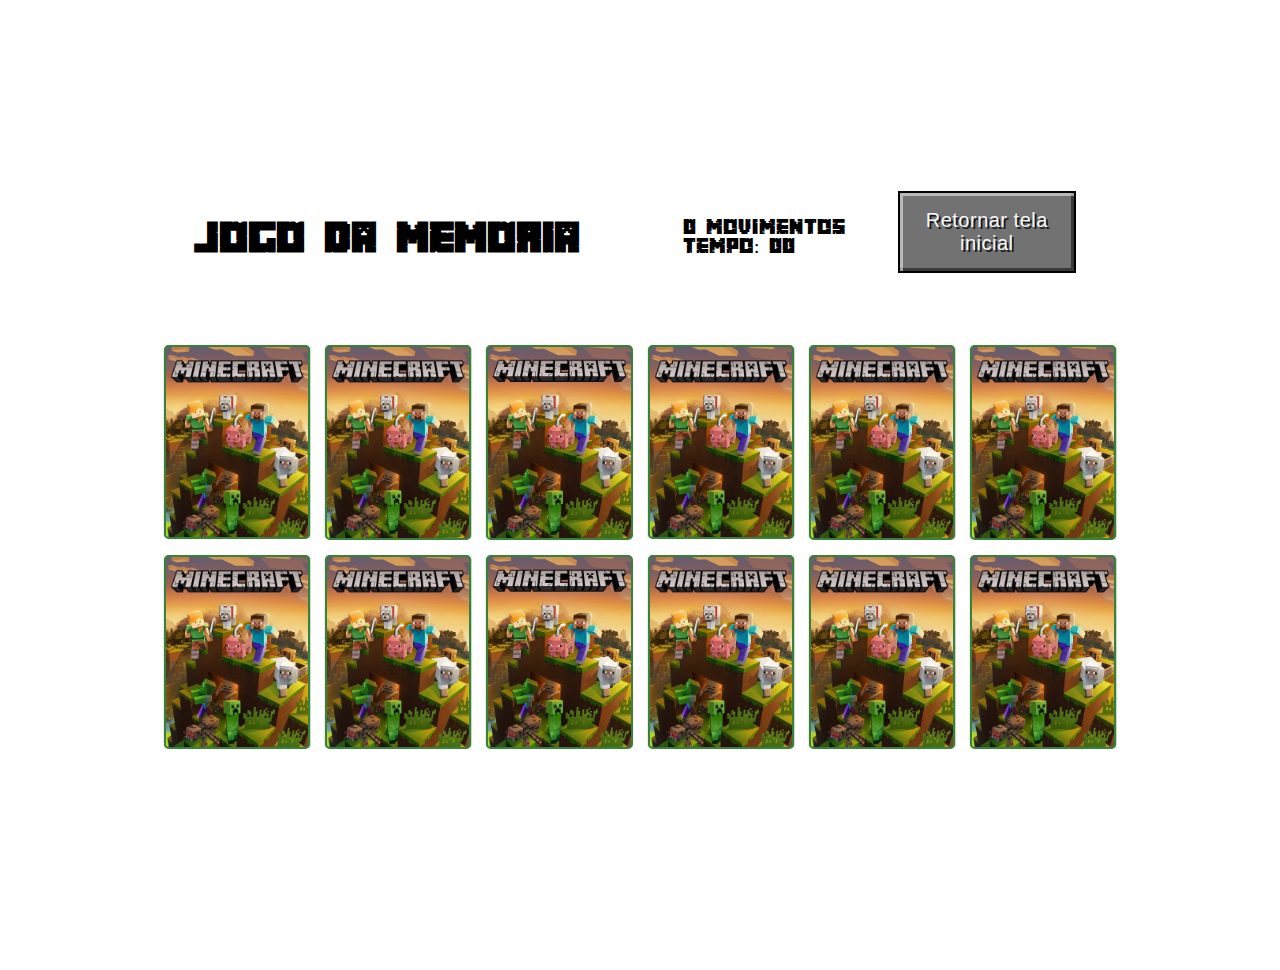
==== pages/indexTelaGame.html @ d980559e "Add files via upload" ====
<!DOCTYPE html>
<html lang="en">
<head>
  <meta charset="UTF-8">
  <meta name="viewport" content="width=device-width, initial-scale=1.0">
  <title>Jogo da memoria</title>
  <link rel="stylesheet" href="../css/style.css">
  <script defer src="../js/script.js"></script>
</head>
<body>
  <main>
   <header>
        <h1 class="title">Jogo da memoria</h1>
        <span class="player"></span>
        <div class="contadores">
          <div class="moves">0 movimentos</div>
          <span class="moves">Tempo: <span class="timer">00</span></span>
        </div>
        <button id="reloadButton">Retornar tela inicial</button>
      </header>
      <div class="grid"></div>
    </div>
  </main>
</body>
</html>
---- css/style.css ----
* {
  padding: 0;
  margin: 0;
  box-sizing: border-box;
}

@font-face {
  font-family: minecraft;
  src: url("../fonts/Minecrafter.Alt.ttf");
}

body {
  display: flex;
  flex-direction: column;
  width: 100%;
  background-image: url("../imgs/telainicio.gif");
  background-size: cover;
  background-repeat: repeat-y;
  min-height: 100vh;
  align-items: center;
  justify-content: center;
  padding: 20px 20px 50px;
}

main {
  display: flex;
  flex-direction: column;
  width: 80%;
  background-size: cover;
  min-height: 100vh;
  align-items: center;
  justify-content: center;
  padding: 20px 20px 50px;
}

header {
  display: flex;
  align-items: center;
  justify-content: space-between;
  background-color: rgba(255, 255, 255, 0.5);
  font-size: 1.2em;
  width: 100%;
  max-width: 1200px;
  padding: 30px;
  margin: 0 0 30px;
  border-radius: 5px;
  font-family: minecraft;
}

#footer1 {
  background-color: rgba(255, 255, 255, 0.5);
  font-size: 1.2em;
  padding: 30px;
  margin: 0 0 30px;
  border-radius: 5px;
  font-family: minecraft;
}

.copyright {
  text-align: center;
  margin-bottom: 20px;
  color: #000000;
  font-size: 16px;
  font-weight: normal;
  line-height: 25px;
}

.baixo h2 {
  text-align: center;
  font-weight: 600;
  text-transform: uppercase;
  font-size: 18px;
  letter-spacing: 5px;
  box-sizing: border-box;
  margin-top: 1em;
  margin-bottom: 2em;
}

.baixo .container {
  display: flex;
  align-items: center;
  justify-content: center;
  text-align: center;
}

.baixo .divisor {
  display: none;
}

.baixo .divisor {
  width: 1px;
  height: 100%;
  margin: 0 30px;
  display: flex;
  align-items: center;
}

.baixo .divisor img {
  height: 10em;
  width: 100%;
  object-fit: cover;
}

.bloco {
  width: 400px;
}

.bloco p {
  font-size: 1rem;
  font-weight: 400;
  line-height: 1.5;
}

#reloadButton {
  margin-right: 10px;
  background: #727272;
  color: rgb(247, 247, 247);
  width: 20%;
  padding: 1rem 0;
  margin-bottom: 0.75rem;
  text-shadow: 2px 2px 0 rgba(0, 0, 0, 0.8);
  font-size: 1.25rem;
  letter-spacing: 0.025em;
  border: 2px solid rgba(0, 0, 0, 1);
  box-shadow: inset 3px 3px 0 rgba(255, 255, 255, 0.5),
    inset -3px -3px 0 rgba(0, 0, 0, 0.5);
  cursor: pointer;
}

#reloadButton:hover {
  background: rgba(115, 107, 221, 1);
}

#reloadButton:focus {
  color: rgb(246, 246, 44);
  outline: none;
}

.grid {
  display: grid;
  grid-template-columns: repeat(6, 1fr);
  gap: 15px;
  width: 100%;
  max-width: 1200px;
  min-width: 600px;
  margin: 0 auto;
}

.card {
  aspect-ratio: 3/4;
  width: 100%;
  border-radius: 5px;
  position: relative;
  transition: all 400ms ease;
  transform-style: preserve-3d;
}

.face {
  width: 100%;
  height: 100%;
  position: absolute;
  background-size: cover;
  background-position: center;
  border: 2px solid #39813a;
  border-radius: 5px;
  transition: all 400ms ease;
}

.front {
  transform: rotateY(180deg);
}

.back {
  background-image: url(../imgs/capa.jpg);
  backface-visibility: hidden;
}

.reveal-card {
  transform: rotateY(180deg);
}

.disabled-card {
  filter: saturate(0);
  opacity: 0.5;
}
/* tela menu */
#Menu {
  background: url(../imgs/telainicio.gif) no-repeat;
  background-size: cover;
}

.container2 {
  height: 100vh;
  width: 100%;
  display: flex;
  flex-direction: column;
  justify-content: center;
  align-items: center;
}

.menu {
  display: flex;
  flex-direction: column;
  justify-content: center;
  align-items: center;
  width: 33.3%;
  margin-top: 2rem;
  margin-bottom: 1.25rem;
}

.menu-options {
  display: flex;
  justify-content: space-between;
  align-items: center;
  width: 33.3%;
}

.menu-options .btn-minecraft:first-child {
  margin-right: 10px;
}

.btn-minecraft {
  background: #727272;
  color: rgb(247, 247, 247);
  width: 100%;
  padding: 1rem 0;
  margin-bottom: 0.75rem;
  text-shadow: 2px 2px 0 rgba(0, 0, 0, 0.8);
  font-size: 1.25rem;
  letter-spacing: 0.025em;
  border: 2px solid rgba(0, 0, 0, 1);
  box-shadow: inset 3px 3px 0 rgba(255, 255, 255, 0.5),
    inset -3px -3px 0 rgba(0, 0, 0, 0.5);
  cursor: pointer;
}

.btn-minecraft:hover {
  background: rgba(115, 107, 221, 1);
}

.btn-minecraft:focus {
  color: rgb(246, 246, 44);
  outline: none;
}

#btn-minecraft1,
#btn-minecraft3,
#btn-minecraft4,
#btn-minecraft5 {
  background: #727272;
  color: rgb(247, 247, 247);
  width: 100%;
  padding: 1rem 0;
  margin-bottom: 0.75rem;
  text-shadow: 2px 2px 0 rgba(0, 0, 0, 0.8);
  font-size: 1.25rem;
  letter-spacing: 0.025em;
  border: 2px solid rgba(0, 0, 0, 1);
  box-shadow: inset 3px 3px 0 rgba(255, 255, 255, 0.5),
    inset -3px -3px 0 rgba(0, 0, 0, 0.5);
  cursor: pointer;
}

#btn-minecraft1:hover,
#btn-minecraft3:hover,
#btn-minecraft4:hover,
#btn-minecraft5:hover {
  background: rgba(115, 107, 221, 1);
}

#btn-minecraft1:focus,
#btn-minecraft3:focus,
#btn-minecraft4:focus,
#btn-minecraft5:focus {
  color: rgb(246, 246, 44);
  outline: none;
}

/* imagem */

.logo {
  width: 50%;
  margin-bottom: 3rem;
}

/* tela opções */
#OpcoesMine {
  background: url(../imgs/fundo.webp);
  background-color: rgba(255, 255, 255, 0.5);
  font-size: 1.2em;
  padding: 30px;
  margin: 0 0 30px;
  border-radius: 5px;
  font-family: minecraft;
}

.copyright2 {
  text-align: center;
  margin-bottom: 20px;
  color: rgb(247, 247, 247);
  font-size: 16px;
  font-weight: normal;
  line-height: 25px;
}

.baixo2 h2 {
  color: rgb(247, 247, 247);
  text-align: center;
  font-weight: 600;
  text-transform: uppercase;
  font-size: 18px;
  letter-spacing: 5px;
  box-sizing: border-box;
  margin-top: 1em;
  margin-bottom: 2em;
}

.baixo2 .container3 {
  color: rgb(247, 247, 247);
  display: flex;
  align-items: center;
  justify-content: center;
  text-align: center;
}

.baixo2 .divisor2 {
  display: none;
}

.baixo2 .divisor2 {
  width: 1px;
  height: 100%;
  margin: 0 30px;
  display: flex;
  align-items: center;
}

.baixo2 .divisor2 img {
  height: 10em;
  width: 100%;
  object-fit: cover;
}

.bloco2 {
  width: 400px;
}

.bloco2 p {
  font-size: 1rem;
  font-weight: 400;
  line-height: 1.5;
}

#footer2 {
  position: fixed;
  bottom: 0;
  left: 0;
  width: 100%;
  height: 20%;
  background: url("../imgs/fundoclaro.webp") no-repeat center center;
  background-size: cover;
  display: flex;
  justify-content: center;
  align-items: center;
}

#footer2 img {
  position: absolute;
  top: 0;
  left: 0;
  width: 100%;
  height: 100%;
  object-fit: cover;
  z-index: -1;
}

#cancelar {
  background: #727272;
  color: rgb(247, 247, 247);
  width: 20%;
  padding: 1rem 0;
  margin-bottom: 0.75rem;
  text-shadow: 2px 2px 0 rgba(0, 0, 0, 0.8);
  font-size: 1.25rem;
  letter-spacing: 0.025em;
  border: 2px solid rgba(0, 0, 0, 1);
  box-shadow: inset 3px 3px 0 rgba(255, 255, 255, 0.5),
    inset -3px -3px 0 rgba(0, 0, 0, 0.5);
  cursor: pointer;
  z-index: 1;
}

#cancelar:hover {
  background: rgba(115, 107, 221, 1);
}

#cancelar:focus {
  color: rgb(246, 246, 44);
  outline: none;
}

/* nome */
#Nome {
  background: url(../imgs/fundo.webp);
  background-color: rgba(255, 255, 255, 0.5);
  font-size: 1.2em;
  padding: 30px;
  margin: 0 0 30px;
  border-radius: 5px;
  font-family: minecraft;
}

.login_form{
  align-items: center;
  display: flex;
  flex-direction: column;
  height: 100vh;
  justify-content: center;
}

.login_header {
  align-items: center;
  display: flex;
  flex-direction: column;
  justify-content: center;
  margin-bottom: 50px;
}

.login_header h1 {
  color:  rgb(247, 247, 247);
  font-size: 1.5em;
}

.login_input {
  border: 2px solid rgb(46, 46, 46);
  color: rgb(247, 247, 247);
  font-size: 1em;
  background-color: #000000;
  margin-bottom: 15px;
  max-width: 300px;
  outline: none;
  padding: 10px;
  width: 100%;
}

.login_button {
  background: #727272;
  color: rgb(247, 247, 247);
  width: 100%;
  padding: 1rem 0;
  margin-bottom: 0.75rem;
  text-shadow: 2px 2px 0 rgba(0, 0, 0, 0.8);
  font-size: 1.25rem;
  letter-spacing: 0.025em;
  border: 2px solid rgba(0, 0, 0, 1);
  box-shadow: inset 3px 3px 0 rgba(255, 255, 255, 0.5),
    inset -3px -3px 0 rgba(0, 0, 0, 0.5);
  cursor: pointer;
  z-index: 1;
}

.login_button:hover {
  background: rgba(115, 107, 221, 1);
}

.login_button:focus {
  color: rgb(246, 246, 44);
  outline: none;
}
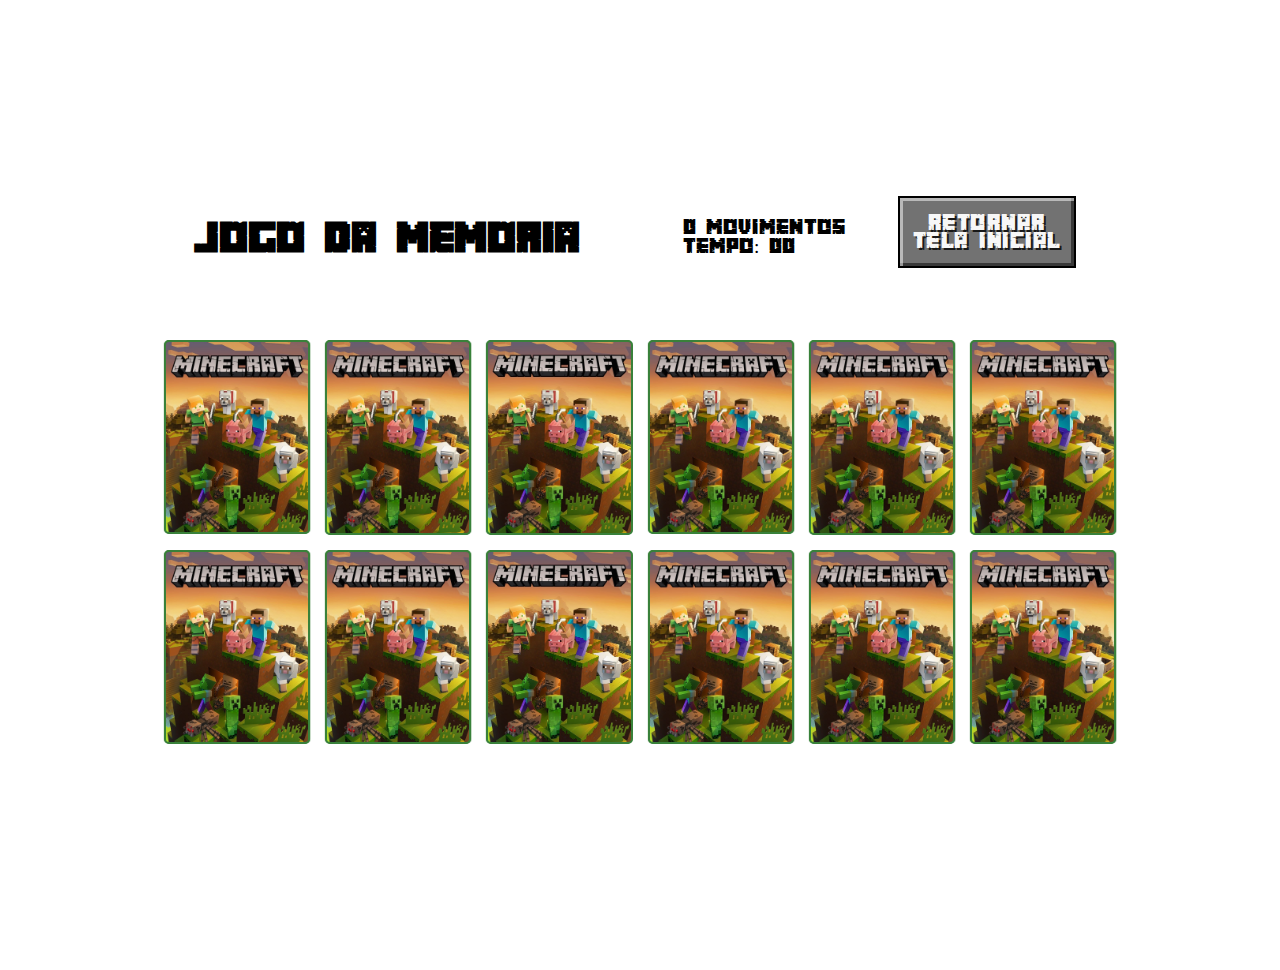
==== commit f6a07d32: "Add files via upload" ====
--- a/pages/indexTelaGame.html
+++ b/pages/indexTelaGame.html
@@ -21,5 +21,8 @@
       <div class="grid"></div>
     </div>
   </main>
+  <audio autoplay loop>
+    <source src="../music/RAP DO MINECRAFT .mp3">
+  </audio>
 </body>
 </html>--- a/css/style.css
+++ b/css/style.css
@@ -2,6 +2,8 @@
   padding: 0;
   margin: 0;
   box-sizing: border-box;
+  font-family: minecraft;
+  src: url("../fonts/Minecrafter.Alt.ttf");
 }
 
 @font-face {
@@ -219,6 +221,7 @@
   margin-right: 10px;
 }
 
+
 .btn-minecraft {
   background: #727272;
   color: rgb(247, 247, 247);
@@ -244,6 +247,7 @@
 }
 
 #btn-minecraft1,
+#btn-minecraft2,
 #btn-minecraft3,
 #btn-minecraft4,
 #btn-minecraft5 {
@@ -262,6 +266,7 @@
 }
 
 #btn-minecraft1:hover,
+#btn-minecraft2:hover,
 #btn-minecraft3:hover,
 #btn-minecraft4:hover,
 #btn-minecraft5:hover {
@@ -269,6 +274,7 @@
 }
 
 #btn-minecraft1:focus,
+#btn-minecraft2:focus,
 #btn-minecraft3:focus,
 #btn-minecraft4:focus,
 #btn-minecraft5:focus {
@@ -362,6 +368,7 @@
   display: flex;
   justify-content: center;
   align-items: center;
+  z-index: 2;
 }
 
 #footer2 img {
